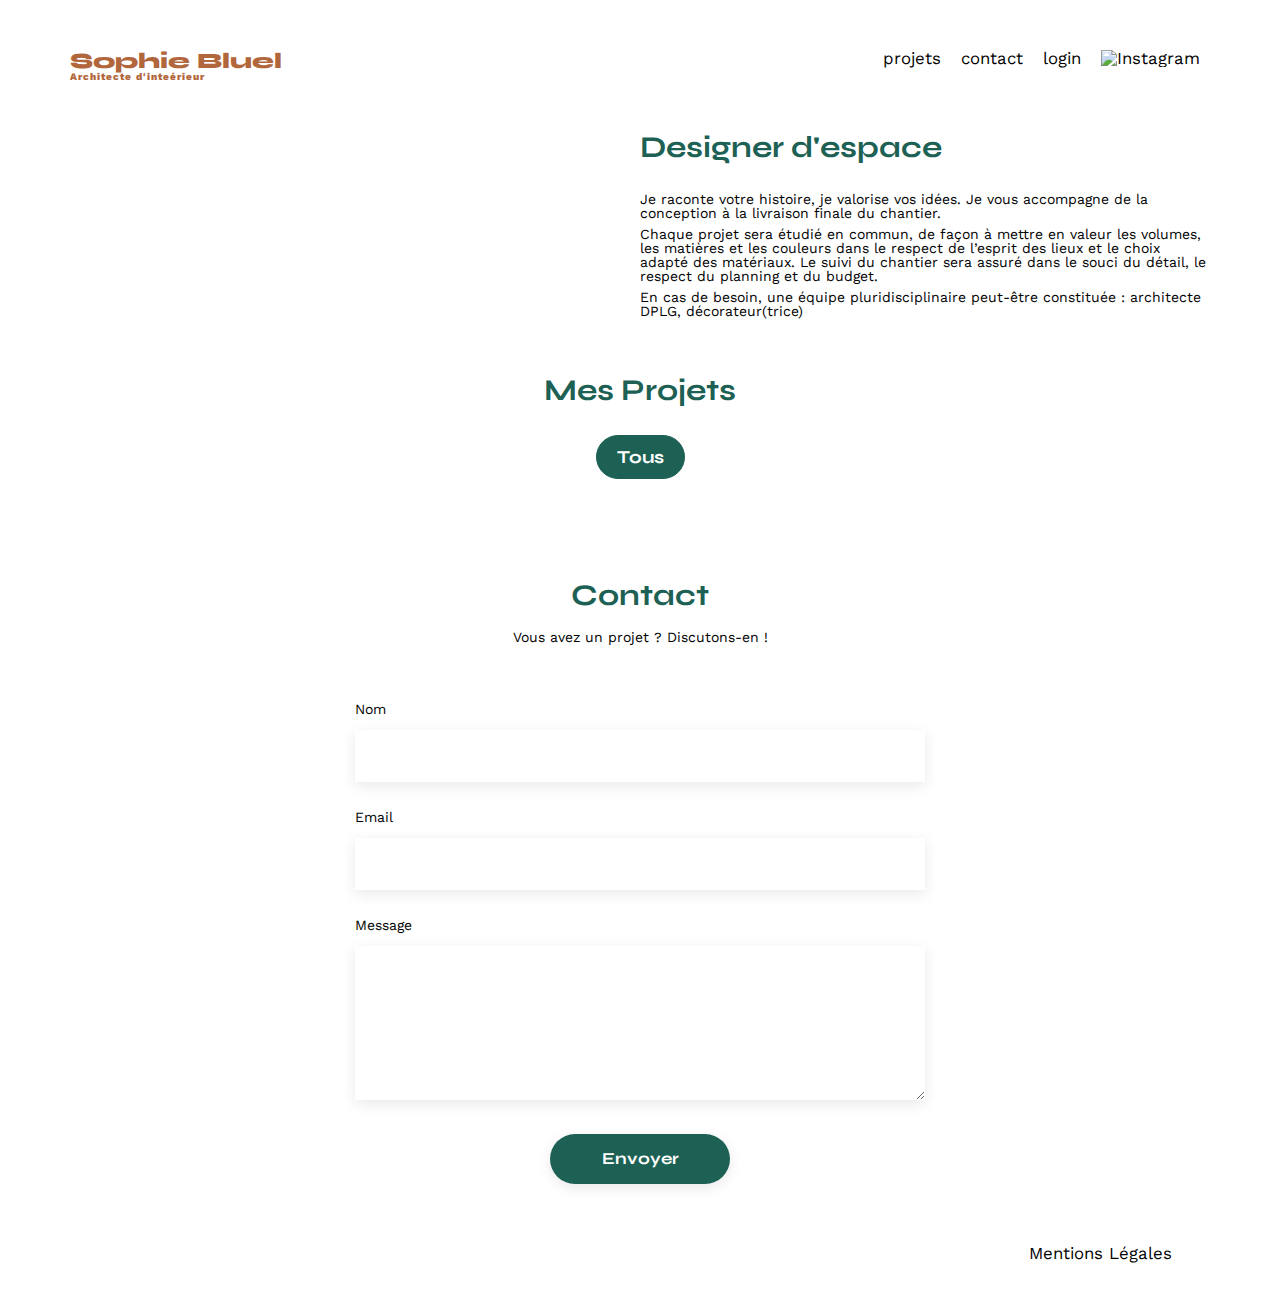
==== FrontEnd/index.html @ 84e8f539 "add display of work completed" ====
<!DOCTYPE html>
<html lang="fr">
<head>
	<meta charset="UTF-8">
	<title>Sophie Bluel - Architecte d'intérieur</title>
	<meta name="viewport" content="width=device-width, initial-scale=1.0">
	<link rel="preconnect" href="https://fonts.googleapis.com">
	<link rel="preconnect" href="https://fonts.gstatic.com" crossorigin>
	<link href="https://fonts.googleapis.com/css2?family=Syne:wght@700;800&family=Work+Sans&display=swap" rel="stylesheet">
	<meta name="description" content="">
	<link rel="stylesheet" href="./assets/style.css">
	<script type="module" src="./assets/script/script.js" defer></script>
</head>
<body>
<header>
	<h1>Sophie Bluel <span>Architecte d'inteérieur</span></h1>
	<nav>
		<ul>
			<li>projets</li>
			<li>contact</li>
			<li>login</li>
			<li><img src="./assets/icons/instagram.png" alt="Instagram"></li>
		</ul>
	</nav>
</header>
<main>
	<section id="introduction">
		<figure>
			<img src="./assets/images/sophie-bluel.png" alt="">
		</figure>
		<article>
			<h2>Designer d'espace</h2>
			<p>Je raconte votre histoire, je valorise vos idées. Je vous accompagne de la conception à la livraison finale du chantier.</p>
			<p>Chaque projet sera étudié en commun, de façon à mettre en valeur les volumes, les matières et les couleurs dans le respect de l’esprit des lieux et le choix adapté des matériaux. Le suivi du chantier sera assuré dans le souci du détail, le respect du planning et du budget.</p>
			<p>En cas de besoin, une équipe pluridisciplinaire peut-être constituée : architecte DPLG, décorateur(trice)</p>
		</article>
	</section>
	<section id="portfolio">
		<h2>Mes Projets</h2>
		<div class="gallery">
		</div>
	</section>
	<section id="contact">
		<h2>Contact</h2>
		<p>Vous avez un projet ? Discutons-en !</p>
		<form action="#" method="post">
			<label for="name">Nom</label>
			<input type="text" name="name" id="name">
			<label for="email">Email</label>
			<input type="email" name="email" id="email">
			<label for="message">Message</label>
			<textarea name="message" id="message" cols="30" rows="10"></textarea>
			<input type="submit" value="Envoyer">
		</form>
	</section>
</main>

<footer>
	<nav>
		<ul>
			<li>Mentions Légales</li>
		</ul>
	</nav>
</footer>
</body>
</html>
---- FrontEnd/assets/style.css ----
/* http://meyerweb.com/eric/tools/css/reset/
   v2.0 | 20110126
   License: none (public domain)
*/

html, body, div, span, applet, object, iframe,
h1, h2, h3, h4, h5, h6, p, blockquote, pre,
a, abbr, acronym, address, big, cite, code,
del, dfn, em, img, ins, kbd, q, s, samp,
small, strike, strong, sub, sup, tt, var,
b, u, i, center,
dl, dt, dd, ol, ul, li,
fieldset, form, label, legend,
table, caption, tbody, tfoot, thead, tr, th, td,
article, aside, canvas, details, embed,
figure, figcaption, footer, header, hgroup,
menu, nav, output, ruby, section, summary,
time, mark, audio, video {
	margin: 0;
	padding: 0;
	border: 0;
	font-size: 100%;
	font: inherit;
	vertical-align: baseline;
}
/* HTML5 display-role reset for older browsers */
article, aside, details, figcaption, figure,
footer, header, hgroup, menu, nav, section {
	display: block;
}
body {
	line-height: 1;
}
ol, ul {
	list-style: none;
}
blockquote, q {
	quotes: none;
}
blockquote:before, blockquote:after,
q:before, q:after {
	content: '';
	content: none;
}
table {
	border-collapse: collapse;
	border-spacing: 0;
}
/** end reset css**/
body {
	max-width: 1140px;
	margin:auto;
	font-family: 'Work Sans' ;
	font-size: 14px;
}
header {
	display: flex;
	justify-content: space-between;
	margin: 50px 0
}
section {
	margin: 50px 0
}

h1{
	display: flex;
	flex-direction: column;
	font-family: 'Syne';
	font-size: 22px;
	font-weight: 800;
	color: #B1663C
}

h1 > span {
	font-family: 'Work Sans';
	font-size:10px;
	letter-spacing: 0.1em;
;
}

h2{
	font-family: 'Syne';
	font-weight: 700;
	font-size: 30px;
	color: #1D6154
}
nav ul {
	display: flex;
	align-items: center;
	list-style-type: none;

}
nav li {
	padding: 0 10px;
	font-size: 1.2em;
}

li:hover {
	color: #B1663C;
}
#introduction {
	display: flex;
	align-items: center;
}
#introduction figure {
	flex: 1
}
#introduction img {
	display: block;
	margin: auto;
	width: 80%;
}

#introduction article {
	flex: 1
}
#introduction h2 {
	margin-bottom: 1em;
}

#introduction p {
	margin-bottom: 0.5em;
}
#portfolio h2 {
	text-align: center;
	margin-bottom: 1em;
}
.filterDiv {
	display: flex;
	align-items: center;
	justify-content: center;
	margin-bottom: 51px;
}
.filterBtn {
	font-family: 'Syne';
	font-weight: 700;
	color: #1D6154;
	background-color: white;
	margin-left: 10px;
	margin-right: 10px;
	text-align: center;
	border-radius: 25px;
	padding: 10px 20px 10px 20px;
	border: 1px #1D6154 solid;
	font-size: 18px;
	cursor: pointer;
}
.filterBtn_selected {
	color: white;
	background-color: #1D6154;
}
.gallery {
	width: 100%;
	display: grid;
	grid-template-columns: 1fr 1fr 1fr;
	grid-column-gap: 20px;
	grid-row-gap: 20px;
}

.gallery img {
	width: 100%;

}
#contact {
	width: 50%;
margin: auto;
}
#contact > * {
	text-align: center;

}
#contact h2{
	margin-bottom: 20px;
}
#contact form {
	text-align: left;
	margin-top:30px;
	display: flex;
	flex-direction: column;
}

#contact input {
	height: 50px;
	font-size: 1.2em;
	border: none;
	box-shadow: 0px 4px 14px rgba(0, 0, 0, 0.09);
}
#contact label {
	margin: 2em 0 1em 0;
}
#contact textarea {
	border: none;
	box-shadow: 0px 4px 14px rgba(0, 0, 0, 0.09);
}

input[type="submit"]{
	font-family: 'Syne';
	font-weight: 700;
	color: white;
	background-color: #1D6154;
	margin : 2em auto ;
	width: 180px;
	text-align: center;
	border-radius: 60px ;
}

footer nav ul {
	display: flex;
	justify-content: flex-end;
	margin: 2em
}
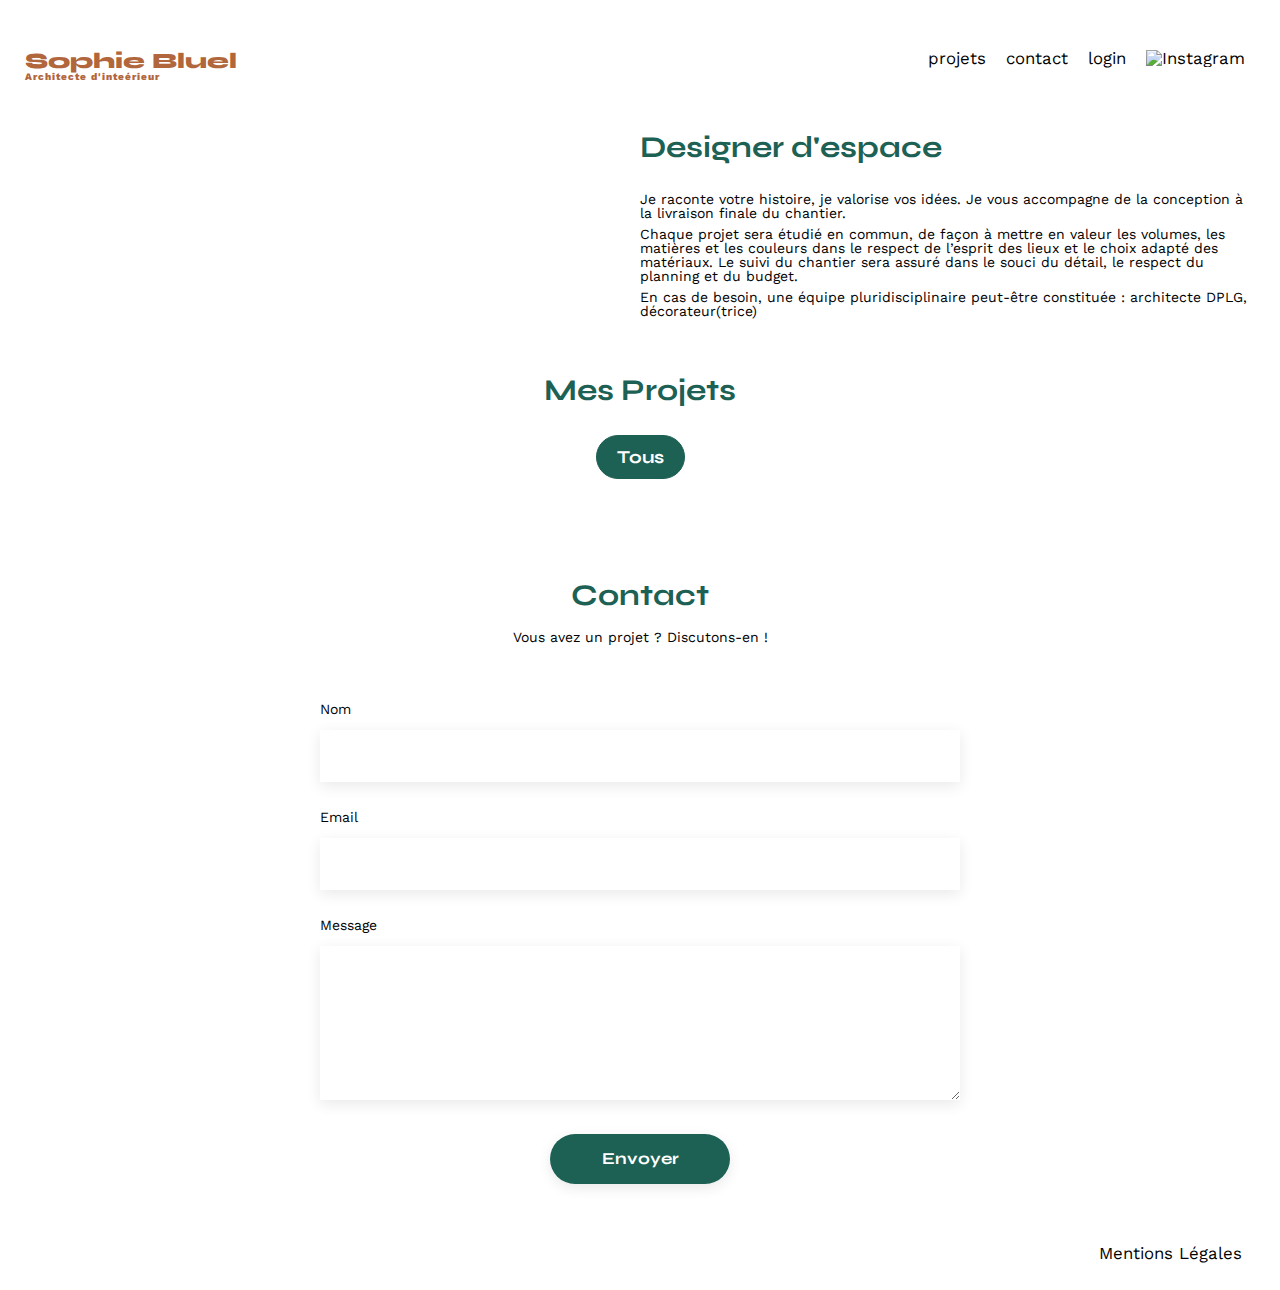
==== commit c15c7037: "correction on validateForm and style" ====
--- a/FrontEnd/index.html
+++ b/FrontEnd/index.html
@@ -10,15 +10,17 @@
 	<meta name="description" content="">
 	<link rel="stylesheet" href="./assets/style.css">
 	<script type="module" src="./assets/script/script.js" defer></script>
+	<link rel="stylesheet" href="https://cdnjs.cloudflare.com/ajax/libs/font-awesome/6.2.1/css/all.min.css" integrity="sha512-MV7K8+y+gLIBoVD59lQIYicR65iaqukzvf/nwasF0nqhPay5w/9lJmVM2hMDcnK1OnMGCdVK+iQrJ7lzPJQd1w==" crossorigin="anonymous" referrerpolicy="no-referrer">
+	<script src="https://kit.fontawesome.com/9f24999447.js" crossorigin="anonymous"></script>
 </head>
 <body>
 <header>
 	<h1>Sophie Bluel <span>Architecte d'inteérieur</span></h1>
 	<nav>
 		<ul>
-			<li>projets</li>
-			<li>contact</li>
-			<li>login</li>
+			<li><a href="#portfolio">projets</a></li>
+			<li><a href="#contact">contact</a></li>
+			<li><a href="./assets/pages/login.html" id="decoBtn">login</a></li>
 			<li><img src="./assets/icons/instagram.png" alt="Instagram"></li>
 		</ul>
 	</nav>
@@ -36,7 +38,9 @@
 		</article>
 	</section>
 	<section id="portfolio">
-		<h2>Mes Projets</h2>
+		<div id="portfolioTitle">
+			<h2>Mes Projets</h2>
+		</div>
 		<div class="gallery">
 		</div>
 	</section>
--- a/FrontEnd/assets/style.css
+++ b/FrontEnd/assets/style.css
@@ -22,6 +22,7 @@
 	font-size: 100%;
 	font: inherit;
 	vertical-align: baseline;
+	scroll-behavior: smooth;
 }
 /* HTML5 display-role reset for older browsers */
 article, aside, details, figcaption, figure,
@@ -30,6 +31,7 @@
 }
 body {
 	line-height: 1;
+	
 }
 ol, ul {
 	list-style: none;
@@ -48,18 +50,18 @@
 }
 /** end reset css**/
 body {
-	max-width: 1140px;
-	margin:auto;
+	max-width: 1940px;
+	margin: auto;
 	font-family: 'Work Sans' ;
 	font-size: 14px;
 }
 header {
 	display: flex;
 	justify-content: space-between;
-	margin: 50px 0
+	margin: 50px 25px;
 }
 section {
-	margin: 50px 0
+	margin: 50px 25px;
 }
 
 h1{
@@ -95,6 +97,18 @@
 	font-size: 1.2em;
 }
 
+nav a {
+	text-decoration: none;
+}
+
+a:visited {
+	color: black;
+}
+
+a {
+	color: black;
+}
+
 li:hover {
 	color: #B1663C;
 }
@@ -155,37 +169,39 @@
 	grid-template-columns: 1fr 1fr 1fr;
 	grid-column-gap: 20px;
 	grid-row-gap: 20px;
+	align-items: center;
 }
 
 .gallery img {
 	width: 100%;
 
 }
-#contact {
+#contact, #login {
 	width: 50%;
 margin: auto;
 }
-#contact > * {
-	text-align: center;
-
-}
-#contact h2{
+#contact > *, #login > * {
+	text-align: center;
+
+}
+#contact h2,  #login h2{
 	margin-bottom: 20px;
 }
-#contact form {
+#contact form, #login form {
 	text-align: left;
 	margin-top:30px;
 	display: flex;
 	flex-direction: column;
 }
 
-#contact input {
+#contact input, #login input {
 	height: 50px;
 	font-size: 1.2em;
 	border: none;
 	box-shadow: 0px 4px 14px rgba(0, 0, 0, 0.09);
 }
-#contact label {
+
+#contact label, #login label {
 	margin: 2em 0 1em 0;
 }
 #contact textarea {
@@ -204,9 +220,262 @@
 	border-radius: 60px ;
 }
 
+#login input {
+	height: 50px;
+	font-size: 1.2em;
+	border: none;
+	box-shadow: 0px 4px 14px rgba(0, 0, 0, 0.09);
+}
+
+.bad_request {
+	background-color: rgba(255, 0, 0, 0.2);
+}
+
 footer nav ul {
 	display: flex;
 	justify-content: flex-end;
 	margin: 2em
 }
 
+/* Element de modification si l'utilisateur est enregistré */
+.displayNone {
+	display: none!important; 
+}
+
+.blackDiv {
+	background-color: black;
+	display: flex;
+	justify-content: center;
+	align-items: center;
+	width: 100%;
+	height: 50px;
+	color: white;
+}
+
+.blackDiv i {
+	margin-right: 5px;
+}
+
+
+/* Fenêtre modale */
+
+#portfolioTitle {
+	display: flex;
+	justify-content: center;
+}
+
+.modal-btn {
+	display: flex;
+	flex-direction: row-reverse;
+	padding: 10px 14px;
+	font-size: 16px;
+	cursor: pointer;
+	border: none;
+	background: none; 
+	font-family: 'Work Sans';
+}
+
+.modal-btn i {
+	margin-right: 7px;
+}
+
+.modal-container {
+	display: none;
+	position: fixed; 
+	top: 0; 
+	width: 100%;
+	height: 100%;
+	margin: 0!important;	
+}
+
+.active {
+	display: block;
+}
+
+.overlay {
+	position: absolute;
+	width: 100%;
+	height: 100%;
+	background: #33333340;
+}
+
+.modal {
+	width: 95%;
+	max-width: 500px;
+	height: auto;
+	padding: 30px;
+	background: #fff;
+	border-radius : 5px; 
+	position: absolute;
+	top : 40%; 
+	left: 50%; 
+	transform: translate(-45%, -40%);
+	text-align: center;
+}
+
+.close-modal {
+	padding: 8px, 10px;
+	border: none;
+	font-size : 25px; 
+	position: absolute;
+	top: 10px;
+	right: 10px;
+	cursor: pointer;
+	background: #fff;
+	color: black;
+}
+
+.modal h3 {
+	margin-bottom: 10px;
+	font-family: 'Work Sans';
+	font-size: 25px;
+	text-align: center;
+	margin-bottom: 50px;
+	margin-top: 25px;
+}
+
+.modalFigure {
+	width: 80%;
+	display : grid;	
+	grid-template-columns: 18% 18% 18% 18% 18%;
+	grid-row-gap: 30px;
+	grid-column-gap: 15px;
+	margin-left: 50px;
+	padding-bottom: 70px;
+	border-bottom: 1px solid grey;
+	align-items: center;
+}
+
+.modalWork {
+	position: relative;
+	box-sizing: border-box;
+}
+
+.modalWork #modaleImage {
+	width: 100%;
+}
+
+.modalFigure i {
+	background-color: black;
+	color: white;
+	position: absolute;
+	top: 5px;
+	right: 5px;
+	border-radius: 5px;
+	display: flex;
+	cursor: pointer;
+}
+
+.fa-solid {
+	font-size: x-small;
+	padding: 5px;
+	font-weight: 600;
+}
+
+/* Bouton Ajouter de la fenêtre modale */
+
+.addWorkBtn {
+	font-family: 'Syne';
+	font-weight: 700;
+	color: white;
+	background-color: #1D6154;
+	margin-left: 10px;
+	margin-right: 10px;
+	text-align: center;
+	border-radius: 25px;
+	padding: 12px 50px 12px 50px;
+	border: 1px #1D6154 solid;
+	font-size: 18px;
+	cursor: pointer;
+	margin-top: 40px;
+	
+}
+
+/* Bouton retour en arrière de la fenêtre modale */
+
+.returnGallery {
+	font-size: 20px;
+	position: absolute;
+	left: 10px;
+	top: 10px;
+	cursor: pointer;
+}
+
+/* Div "ajouter une photo" de la fenêtre modale */
+
+.divAddImage {
+	display: flex;
+	flex-direction: column;
+	align-items: center;
+	justify-content: space-around;
+	background-color: #E8F1F6;
+	width: 80%;
+	height: 170px;
+	margin-bottom: 56px;
+}
+
+.divAddImage i {
+	color: #B9C5CC;
+	font-size: 76px;
+}
+
+.divAddImage input {
+	text-decoration: none;
+}
+
+.addWorkForm {
+	display: flex; 
+	flex-direction: column;
+	align-items: center;
+}
+
+.formLabel {
+	margin-bottom: 5px;
+	align-self: flex-start;
+	margin-left: 60px;
+}
+
+.addWorkForm input, .addWorkForm select {
+	width: 80%;
+	height: 50px;
+	font-size: 1.2em;
+	border: none;
+	box-shadow: 0px 4px 14px rgba(0, 0, 0, 0.09);
+	margin-bottom: 56px;
+}
+
+.label-input-button {
+	border: 1px solid #B9C5CC;
+	background-color: #B9C5CC;
+	color: #306685;
+	font-size: 16px;
+	font-weight: 600;
+	display: inline-block;
+	padding: 12px 50px 12px 50px;
+	border-radius: 50px;
+	cursor: pointer;
+}
+
+.addWorkForm input[type="submit"]{
+	font-family: 'Syne';
+	font-weight: 700;
+	color: #FFFFFF;
+	background-color: #a7a7a7 ;
+	margin : 2em auto ;
+	width: 180px;
+	text-align: center;
+	border-radius: 60px ;
+	padding: 12px 50px 12px 50px;
+}
+
+.addWorkForm input[type="submit"].active {
+	background-color: #1D6154;
+}
+
+#newImage {
+	height: 100%;
+	object-fit: contain;
+}
+
+/* TEST */
+
